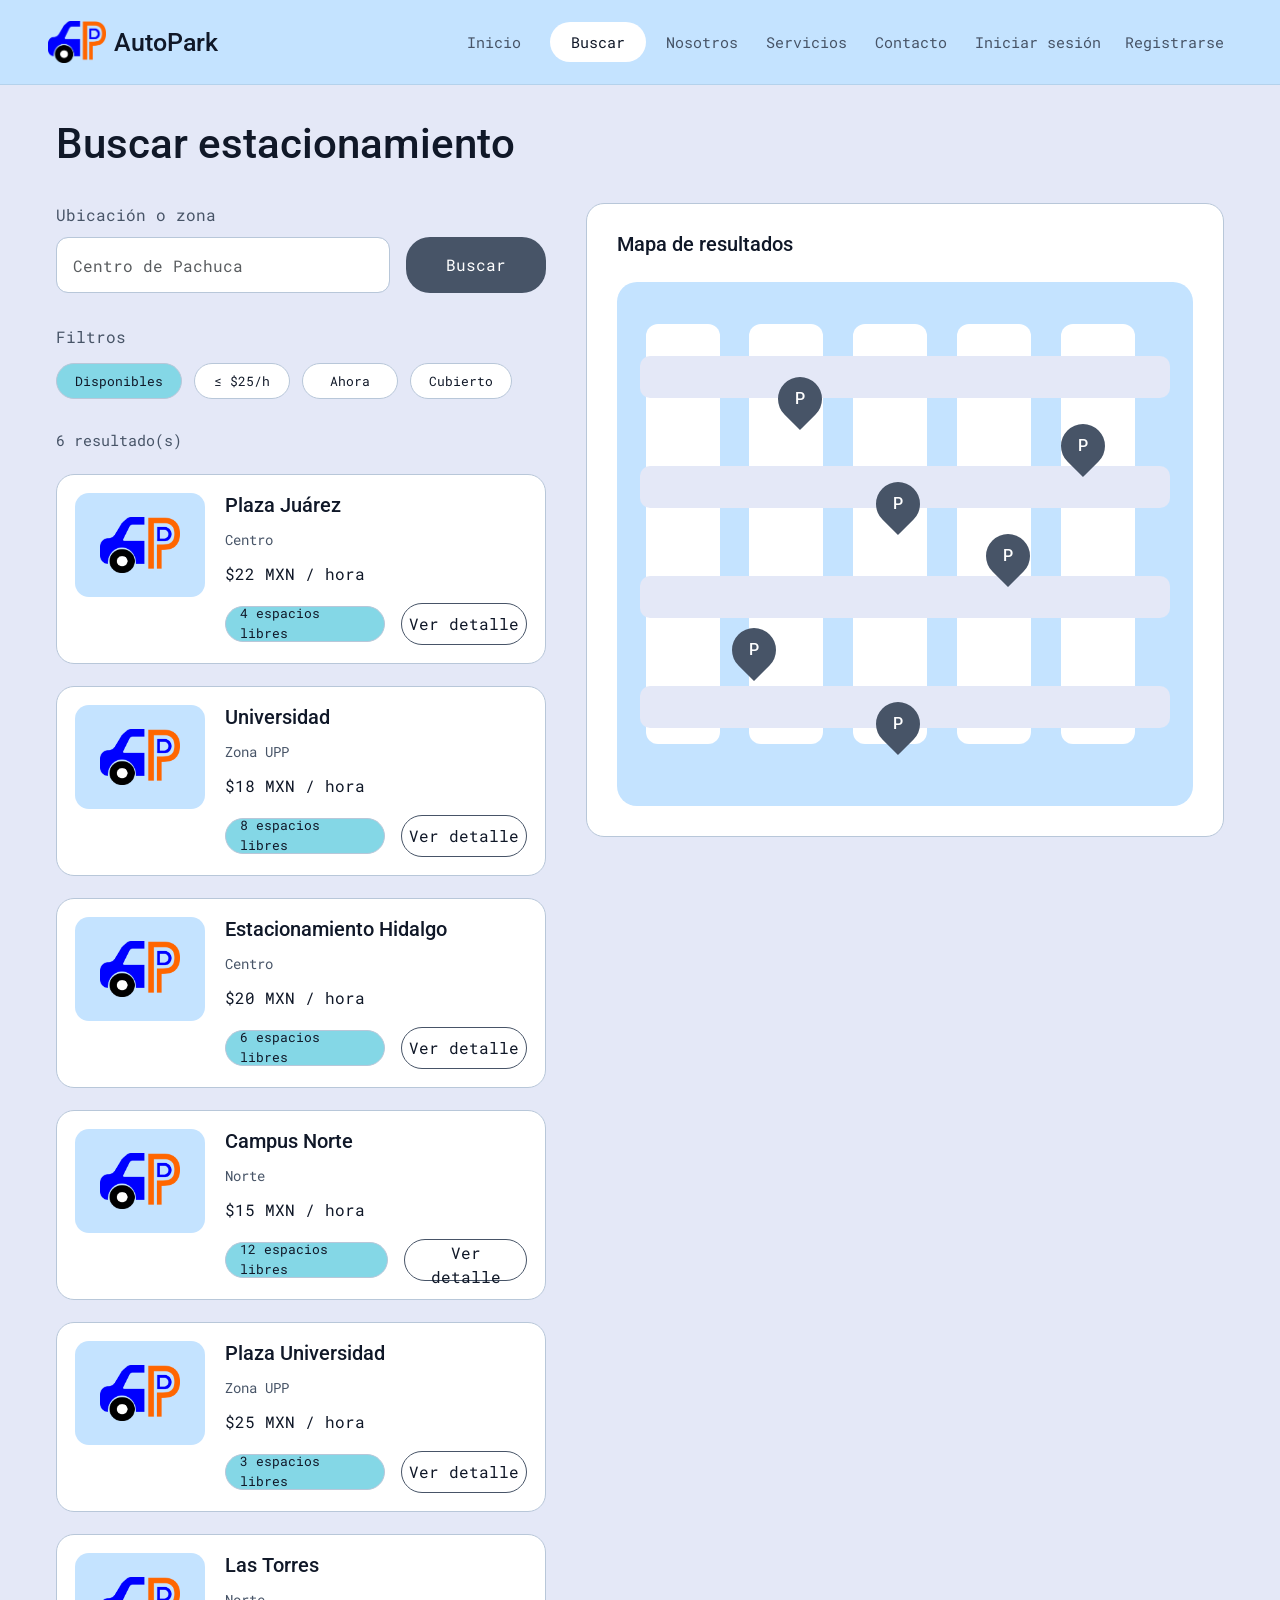
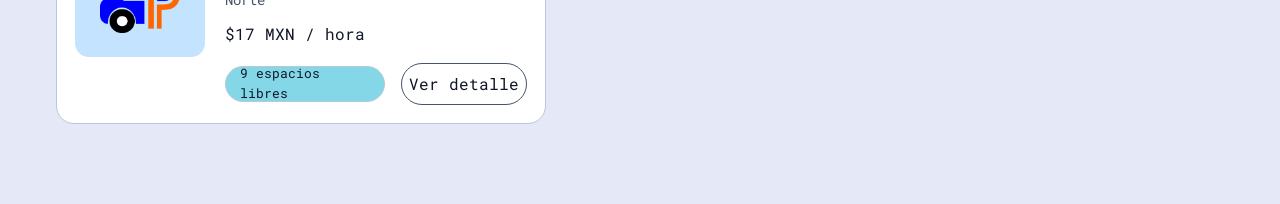
==== busqueda.html @ 644c03ce "refactor: aplicar formularios y botones Bootstrap" ====
<!DOCTYPE html>
<html lang="es">

<head>
    <meta charset="UTF-8">

    <meta
        name="viewport"
        content="width=device-width, initial-scale=1.0"
    >

    <title>Buscar estacionamiento - AutoPark</title>

    <link
        href="https://cdn.jsdelivr.net/npm/bootstrap@5.3.3/dist/css/bootstrap.min.css"
        rel="stylesheet"
        integrity="sha384-QWTKZyjpPEjISv5WaRU9OFeRpok6YctnYmDr5pNlyT2bRjXh0JMhjY6hW+ALEwIH"
        crossorigin="anonymous"
    >

    <script
        src="https://cdn.jsdelivr.net/npm/bootstrap@5.3.3/dist/js/bootstrap.bundle.min.js"
        integrity="sha384-YvpcrYf0tY3lHB60NNkmXc5s9fDVZLESaAA55NDzOxhy9GkcIdslK1eN7N6jIeHz"
        crossorigin="anonymous"
    ></script>

    <link
        rel="stylesheet"
        href="components/navbar/navbar.css"
    >

    <link
        rel="stylesheet"
        href="css/busqueda.css"
    >
</head>


<body>

    <!-- NAVBAR -->
    <div id="navbar"></div>


    <main class="busqueda-page">

        <h1>Buscar estacionamiento</h1>


        <div class="busqueda-layout">


            <!-- =========================
                 LADO IZQUIERDO
            ========================== -->

            <section class="busqueda-panel">


                <!-- BUSCADOR -->

                <label for="busqueda">
                    Ubicación o zona
                </label>

                <div class="search-row">

                    <input class="form-control"
                        type="text"
                        id="busqueda"
                        placeholder="Centro de Pachuca"
                    >

                    <button
                        type="button"
                        id="btnBuscar"
                        class="btn btn-buscar"
                    >
                        Buscar
                    </button>

                </div>


                <!-- FILTROS -->

                <div class="filtros">

                    <p>Filtros</p>


                    <div class="filter-buttons">

                        <button
                            class="btn filter-btn active"
                            data-filter="disponibles"
                        >
                            Disponibles
                        </button>


                        <button
                            class="btn filter-btn"
                            data-filter="precio"
                        >
                            ≤ $25/h
                        </button>


                        <button
                            class="btn filter-btn"
                            data-filter="ahora"
                        >
                            Ahora
                        </button>


                        <button
                            class="btn filter-btn"
                            data-filter="cubierto"
                        >
                            Cubierto
                        </button>

                    </div>

                </div>


                <!-- CONTADOR -->

                <p
                    id="contadorResultados"
                    class="results-count"
                >
                    0 resultados
                </p>


                <!-- RESULTADOS -->

                <div id="resultados"></div>


                <!-- SIN RESULTADOS -->

                <div
                    id="sinResultados"
                    class="sin-resultados hidden"
                >

                    <h2>
                        No encontramos espacios
                    </h2>

                    <p>
                        Intenta cambiar tu búsqueda o los filtros.
                    </p>

                    <button
                        id="btnLimpiar"
                        class="btn btn-limpiar"
                    >
                        Limpiar búsqueda
                    </button>

                </div>

            </section>



            <!-- =========================
                 MAPA
            ========================== -->

            <aside class="map-card">

                <h2>
                    Mapa de resultados
                </h2>


                <div
                    class="fake-map"
                    id="mapaResultados"
                >

                    <div class="street street-v s1"></div>
                    <div class="street street-v s2"></div>
                    <div class="street street-v s3"></div>
                    <div class="street street-v s4"></div>
                    <div class="street street-v s5"></div>

                    <div class="street street-h h1"></div>
                    <div class="street street-h h2"></div>
                    <div class="street street-h h3"></div>
                    <div class="street street-h h4"></div>


                    <div id="mapPins"></div>

                </div>

            </aside>

        </div>

    </main>



    <!-- NAVBAR -->

    <script>

        fetch("components/navbar/navbar.html")

            .then(response => response.text())

            .then(data => {

                document.getElementById("navbar").innerHTML = data;

                const script =
                    document.createElement("script");

                script.src =
                    "components/navbar/navbar.js";

                document.body.appendChild(script);

            })

            .catch(error => {

                console.error(
                    "Error al cargar el navbar:",
                    error
                );

            });

    </script>


    <script src="js/busqueda.js"></script>

</body>

</html>
---- components/navbar/navbar.css ----
@import url('https://fonts.googleapis.com/css2?family=Roboto:wght@400;500;600;700&family=Roboto+Mono:wght@400;500;600&display=swap');

* {
    box-sizing: border-box;
}

.autopark-navbar {
    min-height: 82px;
    background-color: #C4E3FF;
    border-bottom: 1px solid rgba(71, 84, 103, 0.12);
    position: relative;
    z-index: 1030;
}

.navbar-logo {
    width: 58px;
    height: 58px;
    object-fit: contain;
    display: block;
}

.navbar-title {
    font-family: "Roboto", sans-serif;
    font-size: 25px;
    font-weight: 500;
    color: #101828;
    line-height: 1;
}

.autopark-navbar .navbar-brand {
    text-decoration: none;
}

.autopark-navbar .nav-link {
    min-width: 96px;
    min-height: 40px;
    padding: 8px 14px;
    display: flex;
    align-items: center;
    justify-content: center;
    border-radius: 20px;
    font-family: "Roboto Mono", monospace;
    font-size: 15px;
    font-weight: 400;
    color: #475467;
    text-decoration: none;
    white-space: nowrap;
    transition:
        background-color 0.2s ease,
        color 0.2s ease,
        transform 0.15s ease;
}

.autopark-navbar .wide-link {
    min-width: 128px;
}

.autopark-navbar .nav-link:hover,
.autopark-navbar .nav-link:focus {
    background-color: rgba(255, 255, 255, 0.6);
    color: #101828;
}

.autopark-navbar .nav-link:active {
    transform: scale(0.97);
}

.autopark-navbar .nav-link.active {
    background-color: #FFFFFF;
    color: #101828;
}

.logout-button {
    min-width: 144px;
    border: none;
    background: transparent;
    cursor: pointer;
}

.autopark-navbar .navbar-toggler {
    border: 1px solid #475467;
    box-shadow: none;
}

.autopark-navbar .navbar-toggler:focus {
    box-shadow: 0 0 0 3px rgba(132, 215, 230, 0.45);
}

.guest-only {
    display: none;
}

body[data-navbar-mode="guest"] .auth-only {
    display: none !important;
}

body[data-navbar-mode="guest"] .guest-only {
    display: list-item;
}

body:not([data-navbar-mode="guest"]) .guest-only {
    display: none !important;
}

@media (max-width: 991.98px) {
    .autopark-navbar .navbar-collapse {
        padding: 18px 0 8px;
    }

    .autopark-navbar .navbar-nav {
        align-items: stretch !important;
        gap: 8px;
    }

    .autopark-navbar .nav-link,
    .autopark-navbar .wide-link,
    .logout-button {
        width: 100%;
        min-width: 0;
        justify-content: flex-start;
        padding: 10px 16px;
    }
}

@media (max-width: 480px) {
    .navbar-logo {
        width: 48px;
        height: 48px;
    }

    .navbar-title {
        font-size: 21px;
    }
}
---- css/busqueda.css ----
@import url('https://fonts.googleapis.com/css2?family=Roboto:wght@400;500;600;700&family=Roboto+Mono:wght@400;500;600&display=swap');


* {
    box-sizing: border-box;
}


body {
    margin: 0;

    background-color: #E4E8F7;

    color: #101828;
}


/* =========================
   PÁGINA
========================= */

.busqueda-page {
    width: 100%;
    max-width: 1440px;

    margin: 0 auto;

    padding: 34px 56px 80px;
}


.busqueda-page h1 {
    margin: 0 0 34px;

    font-family: "Roboto", sans-serif;
    font-size: 42px;
    font-weight: 500;

    color: #101828;
}


/* =========================
   LAYOUT
========================= */

.busqueda-layout {
    display: grid;

    grid-template-columns:
        minmax(0, 650px)
        minmax(400px, 638px);

    gap: 40px;

    align-items: start;
}


/* =========================
   BUSCADOR
========================= */

.busqueda-panel > label {
    display: block;

    margin-bottom: 10px;

    font-family: "Roboto Mono", monospace;
    font-size: 16px;

    color: #475467;
}


.search-row {
    display: grid;

    grid-template-columns: 1fr 140px;

    gap: 16px;
}


.search-row input {
    height: 56px;

    padding: 0 16px;

    border: 1px solid #B8C7D9;
    border-radius: 12px;

    outline: none;

    background-color: #FFFFFF;

    font-family: "Roboto Mono", monospace;
    font-size: 16px;

    color: #101828;
}


.search-row input:focus {
    border-color: #475467;

    box-shadow:
        0 0 0 3px rgba(132, 215, 230, 0.35);
}


.btn-buscar {
    height: 56px;

    border: none;
    border-radius: 24px;

    background-color: #475467;

    color: #FFFFFF;

    font-family: "Roboto Mono", monospace;
    font-size: 16px;

    cursor: pointer;

    transition:
        background-color 0.2s ease,
        transform 0.15s ease;
}


.btn-buscar:hover {
    background-color: #344054;
}


.btn-buscar:active {
    transform: scale(0.97);
}


/* =========================
   FILTROS
========================= */

.filtros {
    margin-top: 32px;
}


.filtros > p {
    margin: 0 0 14px;

    font-family: "Roboto Mono", monospace;
    font-size: 16px;

    color: #475467;
}


.filter-buttons {
    display: flex;
    flex-wrap: wrap;

    gap: 12px;
}


.filter-btn {
    min-width: 96px;
    height: 36px;

    padding: 0 18px;

    border: 1px solid #B8C7D9;
    border-radius: 18px;

    background-color: #FFFFFF;

    color: #101828;

    font-family: "Roboto Mono", monospace;
    font-size: 13px;

    cursor: pointer;

    transition: 0.2s ease;
}


.filter-btn:hover {
    border-color: #475467;

    background-color: #F7F9FC;
}


.filter-btn.active {
    background-color: #84D7E6;

    border-color: #B8C7D9;
}


/* =========================
   CONTADOR
========================= */

.results-count {
    margin: 30px 0 22px;

    font-family: "Roboto Mono", monospace;
    font-size: 15px;

    color: #475467;
}


/* =========================
   TARJETAS
========================= */

#resultados {
    display: flex;
    flex-direction: column;

    gap: 22px;
}


.parking-card {
    min-height: 190px;

    display: grid;

    grid-template-columns:
        130px
        1fr;

    gap: 20px;

    padding: 18px;

    background-color: #FFFFFF;

    border: 1px solid #B8C7D9;
    border-radius: 18px;

    transition:
        transform 0.2s ease,
        box-shadow 0.2s ease;
}


.parking-card:hover {
    transform: translateY(-2px);

    box-shadow:
        0 8px 20px rgba(16, 24, 40, 0.10);
}


/* IMAGEN */

.parking-image {
    width: 130px;
    height: 104px;

    display: flex;
    align-items: center;
    justify-content: center;

    background-color: #C4E3FF;

    border-radius: 14px;
}


.parking-image img {
    width: 80px;
    height: 80px;

    object-fit: contain;
}


/* INFORMACIÓN */

.parking-content {
    display: flex;
    flex-direction: column;
}


.parking-content h2 {
    margin: 0;

    font-family: "Roboto", sans-serif;
    font-size: 20px;
    font-weight: 500;

    color: #101828;
}


.parking-location {
    margin: 12px 0 0;

    font-family: "Roboto Mono", monospace;
    font-size: 14px;

    color: #475467;
}


.parking-price {
    margin: 12px 0 0;

    font-family: "Roboto Mono", monospace;
    font-size: 16px;

    color: #101828;
}


/* PIE */

.parking-footer {
    margin-top: auto;

    display: flex;
    align-items: center;
    justify-content: space-between;

    gap: 16px;
}


.available-badge {
    min-width: 145px;
    height: 36px;

    display: inline-flex;
    align-items: center;
    justify-content: center;

    padding: 0 14px;

    background-color: #84D7E6;

    border: 1px solid #B8C7D9;
    border-radius: 18px;

    font-family: "Roboto Mono", monospace;
    font-size: 13px;

    color: #101828;
}


.btn-details {
    width: 132px;
    height: 42px;

    border: 1px solid #475467;
    border-radius: 24px;

    background-color: #FFFFFF;

    color: #101828;

    font-family: "Roboto Mono", monospace;
    font-size: 16px;

    cursor: pointer;

    transition:
        background-color 0.2s ease,
        transform 0.15s ease;
}


.btn-details:hover {
    background-color: #E4E8F7;
}


.btn-details:active {
    transform: scale(0.97);
}


/* =========================
   SIN RESULTADOS
========================= */

.sin-resultados {
    padding: 40px;

    text-align: center;

    background-color: #FFFFFF;

    border: 1px solid #B8C7D9;
    border-radius: 18px;
}


.sin-resultados.hidden {
    display: none;
}


.sin-resultados h2 {
    font-family: "Roboto", sans-serif;

    color: #101828;
}


.sin-resultados p {
    font-family: "Roboto Mono", monospace;

    color: #475467;
}


.btn-limpiar {
    height: 44px;

    padding: 0 24px;

    border: none;
    border-radius: 22px;

    background-color: #475467;

    color: #FFFFFF;

    font-family: "Roboto Mono", monospace;

    cursor: pointer;
}


/* =========================
   MAPA
========================= */

.map-card {
    padding: 28px 30px 30px;

    background-color: #FFFFFF;

    border: 1px solid #B8C7D9;
    border-radius: 18px;
}


.map-card h2 {
    margin: 0 0 26px;

    font-family: "Roboto", sans-serif;
    font-size: 20px;
    font-weight: 500;

    color: #101828;
}


.fake-map {
    height: 524px;

    position: relative;

    overflow: hidden;

    background-color: #C4E3FF;

    border-radius: 20px;
}


/* CALLES */

.street {
    position: absolute;

    background-color: #FFFFFF;

    border-radius: 12px;
}


.street-v {
    width: 74px;
    height: 420px;

    top: 42px;
}


.s1 {
    left: 5%;
}

.s2 {
    left: 23%;
}

.s3 {
    left: 41%;
}

.s4 {
    left: 59%;
}

.s5 {
    left: 77%;
}


.street-h {
    width: 92%;
    height: 42px;

    left: 4%;

    background-color: #E4E8F7;

    border-radius: 10px;
}


.h1 {
    top: 14%;
}

.h2 {
    top: 35%;
}

.h3 {
    top: 56%;
}

.h4 {
    top: 77%;
}


/* PIN */

.map-pin {
    width: 44px;
    height: 44px;

    position: absolute;

    display: flex;
    align-items: center;
    justify-content: center;

    border-radius: 50% 50% 50% 0;

    background-color: #475467;

    color: #FFFFFF;

    font-family: "Roboto", sans-serif;
    font-size: 16px;
    font-weight: 500;

    transform: rotate(-45deg);

    z-index: 10;
}


.map-pin span {
    transform: rotate(45deg);
}


/* =========================
   RESPONSIVE
========================= */

@media (max-width: 1050px) {

    .busqueda-layout {
        grid-template-columns: 1fr;
    }


    .map-card {
        order: -1;
    }


    .fake-map {
        height: 400px;
    }

}


@media (max-width: 650px) {

    .busqueda-page {
        padding: 30px 20px 60px;
    }


    .busqueda-page h1 {
        font-size: 40px;
    }


    .search-row {
        grid-template-columns: 1fr;
    }


    .btn-buscar {
        width: 100%;
    }


    .parking-card {
        grid-template-columns: 1fr;
    }


    .parking-image {
        width: 100%;
    }


    .parking-footer {
        flex-direction: column;
        align-items: stretch;
    }


    .available-badge,
    .btn-details {
        width: 100%;
    }

}
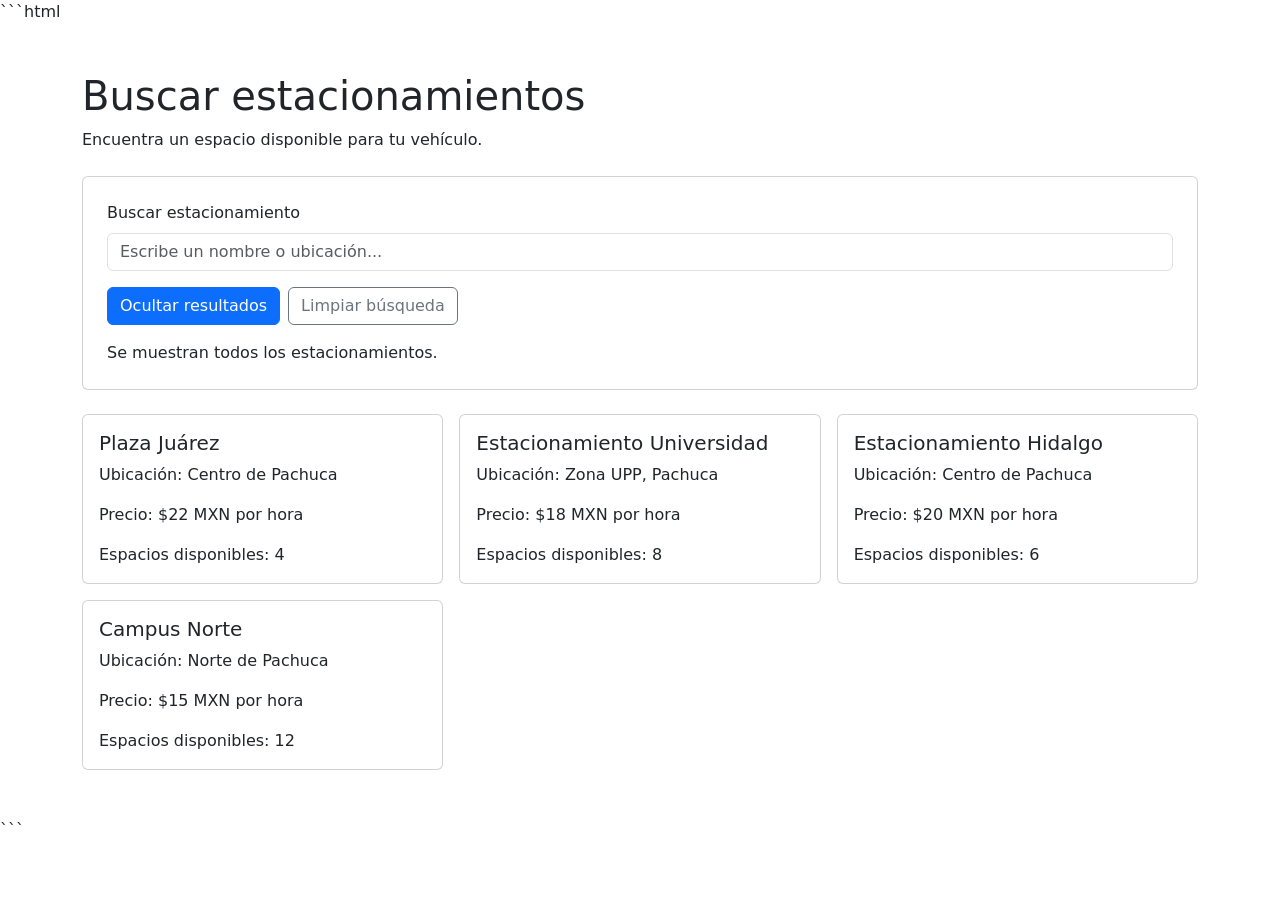
==== commit b82e0643: "Practica segundo parcial" ====
--- a/busqueda.html
+++ b/busqueda.html
@@ -1,251 +1,83 @@
+```html
 <!DOCTYPE html>
 <html lang="es">
+<head>
+<meta charset="UTF-8">
+<meta name="viewport" content="width=device-width, initial-scale=1.0">
+<title>Buscar estacionamientos | AutoPark</title>
+<link rel="stylesheet" href="assets/vendor/bootstrap/bootstrap.min.css">
+<link rel="stylesheet" href="css/buscarEstacionamiento.css">
+<script src="assets/vendor/bootstrap/bootstrap.bundle.min.js" defer></script>
+<script src="js/buscarEstacionamiento.js" defer></script>
+</head>
+<body>
+<main class="container py-5">
+<header class="mb-4">
+<h1>Buscar estacionamientos</h1>
+<p>Encuentra un espacio disponible para tu vehículo.</p>
+</header>
 
-<head>
-    <meta charset="UTF-8">
+<section class="card p-4 mb-4">
+<label for="busquedaEstacionamiento" class="form-label">Buscar estacionamiento</label>
+<input type="text" id="busquedaEstacionamiento" class="form-control" placeholder="Escribe un nombre o ubicación..." autocomplete="off">
 
-    <meta
-        name="viewport"
-        content="width=device-width, initial-scale=1.0"
-    >
+<div class="d-flex flex-wrap gap-2 mt-3">
+<button type="button" id="btnAlternarResultados" class="btn btn-primary" aria-expanded="true" aria-controls="listaEstacionamientos">Ocultar resultados</button>
+<button type="button" id="btnLimpiarBusqueda" class="btn btn-outline-secondary">Limpiar búsqueda</button>
+</div>
+<p id="mensajeResultados" class="mt-3 mb-0" aria-live="polite">Se muestran todos los estacionamientos.</p>
+</section>
 
-    <title>Buscar estacionamiento - AutoPark</title>
+<section id="listaEstacionamientos" class="row g-3">
+<div class="col-12 col-md-6 col-lg-4 estacionamiento-item" data-nombre="plaza juarez" data-ubicacion="centro de pachuca">
+<article class="card h-100">
+<div class="card-body">
+<h2 class="card-title h5">Plaza Juárez</h2>
+<p class="card-text">Ubicación: Centro de Pachuca</p>
+<p class="card-text">Precio: $22 MXN por hora</p>
+<p class="card-text">Espacios disponibles: 4</p>
+</div>
+</article>
+</div>
 
-    <link
-        href="https://cdn.jsdelivr.net/npm/bootstrap@5.3.3/dist/css/bootstrap.min.css"
-        rel="stylesheet"
-        integrity="sha384-QWTKZyjpPEjISv5WaRU9OFeRpok6YctnYmDr5pNlyT2bRjXh0JMhjY6hW+ALEwIH"
-        crossorigin="anonymous"
-    >
+<div class="col-12 col-md-6 col-lg-4 estacionamiento-item" data-nombre="estacionamiento universidad" data-ubicacion="zona upp pachuca">
+<article class="card h-100">
+<div class="card-body">
+<h2 class="card-title h5">Estacionamiento Universidad</h2>
+<p class="card-text">Ubicación: Zona UPP, Pachuca</p>
+<p class="card-text">Precio: $18 MXN por hora</p>
+<p class="card-text">Espacios disponibles: 8</p>
+</div>
+</article>
+</div>
 
-    <script
-        src="https://cdn.jsdelivr.net/npm/bootstrap@5.3.3/dist/js/bootstrap.bundle.min.js"
-        integrity="sha384-YvpcrYf0tY3lHB60NNkmXc5s9fDVZLESaAA55NDzOxhy9GkcIdslK1eN7N6jIeHz"
-        crossorigin="anonymous"
-    ></script>
+<div class="col-12 col-md-6 col-lg-4 estacionamiento-item" data-nombre="estacionamiento hidalgo" data-ubicacion="centro de pachuca">
+<article class="card h-100">
+<div class="card-body">
+<h2 class="card-title h5">Estacionamiento Hidalgo</h2>
+<p class="card-text">Ubicación: Centro de Pachuca</p>
+<p class="card-text">Precio: $20 MXN por hora</p>
+<p class="card-text">Espacios disponibles: 6</p>
+</div>
+</article>
+</div>
 
-    <link
-        rel="stylesheet"
-        href="components/navbar/navbar.css"
-    >
+<div class="col-12 col-md-6 col-lg-4 estacionamiento-item" data-nombre="campus norte" data-ubicacion="norte de pachuca">
+<article class="card h-100">
+<div class="card-body">
+<h2 class="card-title h5">Campus Norte</h2>
+<p class="card-text">Ubicación: Norte de Pachuca</p>
+<p class="card-text">Precio: $15 MXN por hora</p>
+<p class="card-text">Espacios disponibles: 12</p>
+</div>
+</article>
+</div>
+</section>
 
-    <link
-        rel="stylesheet"
-        href="css/busqueda.css"
-    >
-</head>
-
-
-<body>
-
-    <!-- NAVBAR -->
-    <div id="navbar"></div>
-
-
-    <main class="busqueda-page">
-
-        <h1>Buscar estacionamiento</h1>
-
-
-        <div class="busqueda-layout">
-
-
-            <!-- =========================
-                 LADO IZQUIERDO
-            ========================== -->
-
-            <section class="busqueda-panel">
-
-
-                <!-- BUSCADOR -->
-
-                <label for="busqueda">
-                    Ubicación o zona
-                </label>
-
-                <div class="search-row">
-
-                    <input class="form-control"
-                        type="text"
-                        id="busqueda"
-                        placeholder="Centro de Pachuca"
-                    >
-
-                    <button
-                        type="button"
-                        id="btnBuscar"
-                        class="btn btn-buscar"
-                    >
-                        Buscar
-                    </button>
-
-                </div>
-
-
-                <!-- FILTROS -->
-
-                <div class="filtros">
-
-                    <p>Filtros</p>
-
-
-                    <div class="filter-buttons">
-
-                        <button
-                            class="btn filter-btn active"
-                            data-filter="disponibles"
-                        >
-                            Disponibles
-                        </button>
-
-
-                        <button
-                            class="btn filter-btn"
-                            data-filter="precio"
-                        >
-                            ≤ $25/h
-                        </button>
-
-
-                        <button
-                            class="btn filter-btn"
-                            data-filter="ahora"
-                        >
-                            Ahora
-                        </button>
-
-
-                        <button
-                            class="btn filter-btn"
-                            data-filter="cubierto"
-                        >
-                            Cubierto
-                        </button>
-
-                    </div>
-
-                </div>
-
-
-                <!-- CONTADOR -->
-
-                <p
-                    id="contadorResultados"
-                    class="results-count"
-                >
-                    0 resultados
-                </p>
-
-
-                <!-- RESULTADOS -->
-
-                <div id="resultados"></div>
-
-
-                <!-- SIN RESULTADOS -->
-
-                <div
-                    id="sinResultados"
-                    class="sin-resultados hidden"
-                >
-
-                    <h2>
-                        No encontramos espacios
-                    </h2>
-
-                    <p>
-                        Intenta cambiar tu búsqueda o los filtros.
-                    </p>
-
-                    <button
-                        id="btnLimpiar"
-                        class="btn btn-limpiar"
-                    >
-                        Limpiar búsqueda
-                    </button>
-
-                </div>
-
-            </section>
-
-
-
-            <!-- =========================
-                 MAPA
-            ========================== -->
-
-            <aside class="map-card">
-
-                <h2>
-                    Mapa de resultados
-                </h2>
-
-
-                <div
-                    class="fake-map"
-                    id="mapaResultados"
-                >
-
-                    <div class="street street-v s1"></div>
-                    <div class="street street-v s2"></div>
-                    <div class="street street-v s3"></div>
-                    <div class="street street-v s4"></div>
-                    <div class="street street-v s5"></div>
-
-                    <div class="street street-h h1"></div>
-                    <div class="street street-h h2"></div>
-                    <div class="street street-h h3"></div>
-                    <div class="street street-h h4"></div>
-
-
-                    <div id="mapPins"></div>
-
-                </div>
-
-            </aside>
-
-        </div>
-
-    </main>
-
-
-
-    <!-- NAVBAR -->
-
-    <script>
-
-        fetch("components/navbar/navbar.html")
-
-            .then(response => response.text())
-
-            .then(data => {
-
-                document.getElementById("navbar").innerHTML = data;
-
-                const script =
-                    document.createElement("script");
-
-                script.src =
-                    "components/navbar/navbar.js";
-
-                document.body.appendChild(script);
-
-            })
-
-            .catch(error => {
-
-                console.error(
-                    "Error al cargar el navbar:",
-                    error
-                );
-
-            });
-
-    </script>
-
-
-    <script src="js/busqueda.js"></script>
-
+<div id="mensajeSinResultados" class="alert alert-warning mt-3 d-none" role="status">
+No se encontraron estacionamientos con esa búsqueda.
+</div>
+</main>
 </body>
-
-</html>+</html>
+```
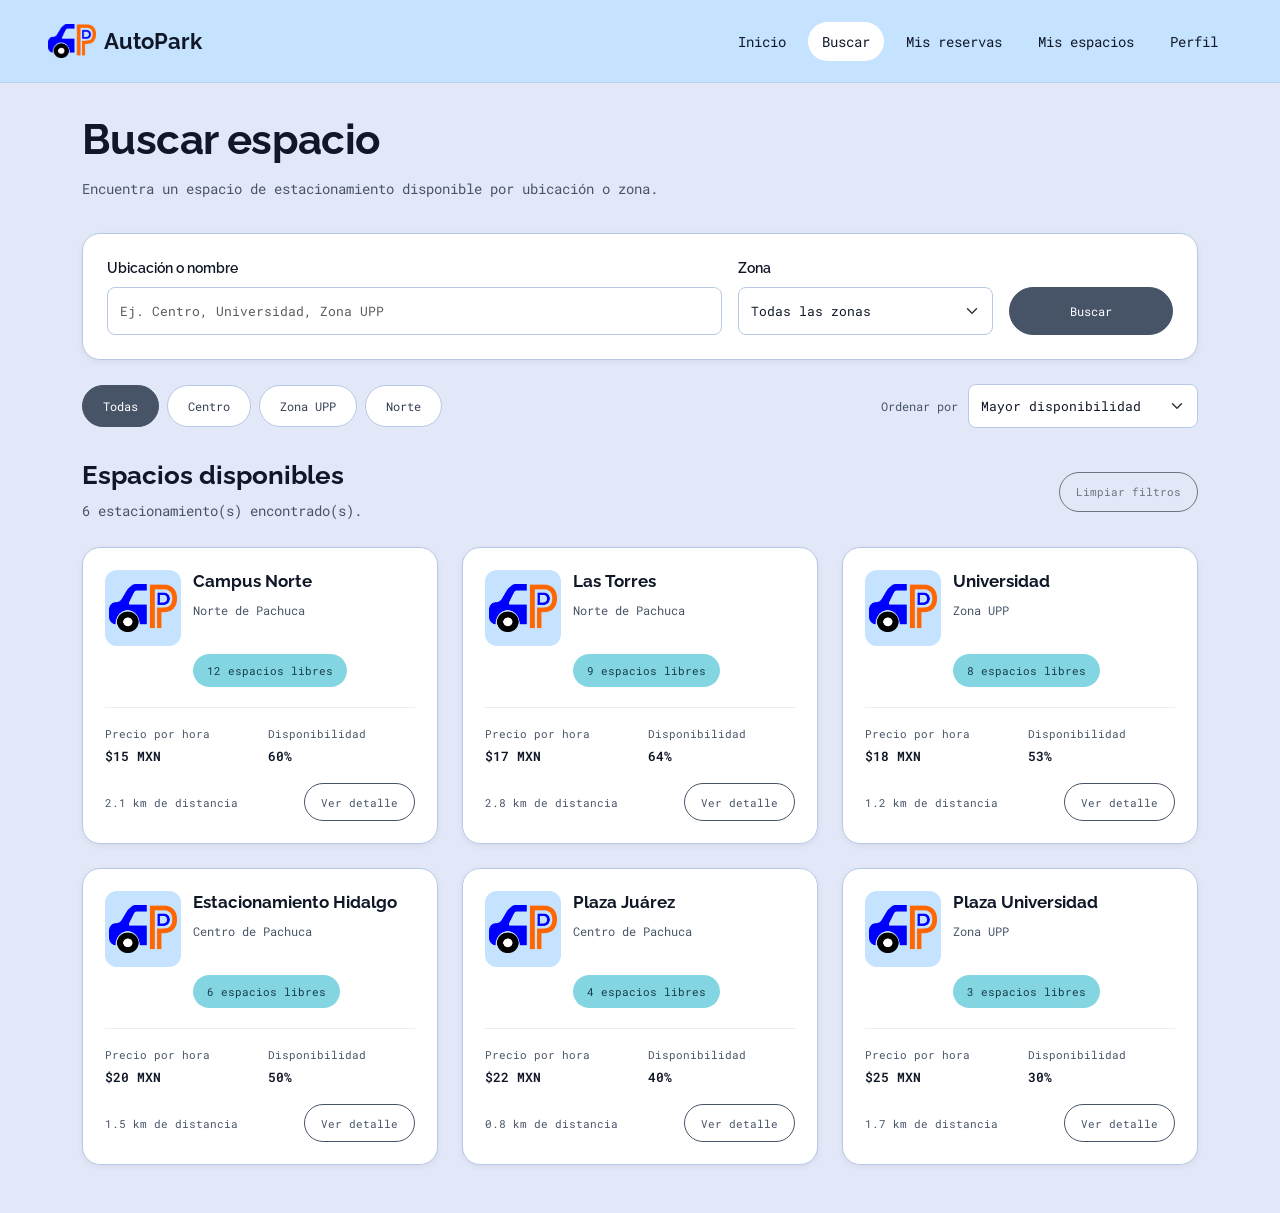
==== commit c4ad0dc5: "Practica parcial 2" ====
--- a/busqueda.html
+++ b/busqueda.html
@@ -1,83 +1,256 @@
-```html
 <!DOCTYPE html>
-<html lang="es">
+<html lang="es" data-bs-theme="light">
 <head>
-<meta charset="UTF-8">
-<meta name="viewport" content="width=device-width, initial-scale=1.0">
-<title>Buscar estacionamientos | AutoPark</title>
-<link rel="stylesheet" href="assets/vendor/bootstrap/bootstrap.min.css">
-<link rel="stylesheet" href="css/buscarEstacionamiento.css">
-<script src="assets/vendor/bootstrap/bootstrap.bundle.min.js" defer></script>
-<script src="js/buscarEstacionamiento.js" defer></script>
+  <meta charset="UTF-8">
+  <meta name="viewport" content="width=device-width, initial-scale=1">
+  <title>AutoPark | Buscar espacios</title>
+
+  <link href="https://cdn.jsdelivr.net/npm/bootstrap@5.3.3/dist/css/bootstrap.min.css" rel="stylesheet">
+
+  <link rel="preconnect" href="https://fonts.googleapis.com">
+  <link rel="preconnect" href="https://fonts.gstatic.com" crossorigin>
+  <link href="https://fonts.googleapis.com/css2?family=Raleway:wght@400;500;600;700&family=Roboto+Mono:wght@400;500;600&display=swap" rel="stylesheet">
+
+  <link rel="stylesheet" href="./css/busqueda.css">
 </head>
 <body>
-<main class="container py-5">
-<header class="mb-4">
-<h1>Buscar estacionamientos</h1>
-<p>Encuentra un espacio disponible para tu vehículo.</p>
-</header>
-
-<section class="card p-4 mb-4">
-<label for="busquedaEstacionamiento" class="form-label">Buscar estacionamiento</label>
-<input type="text" id="busquedaEstacionamiento" class="form-control" placeholder="Escribe un nombre o ubicación..." autocomplete="off">
-
-<div class="d-flex flex-wrap gap-2 mt-3">
-<button type="button" id="btnAlternarResultados" class="btn btn-primary" aria-expanded="true" aria-controls="listaEstacionamientos">Ocultar resultados</button>
-<button type="button" id="btnLimpiarBusqueda" class="btn btn-outline-secondary">Limpiar búsqueda</button>
-</div>
-<p id="mensajeResultados" class="mt-3 mb-0" aria-live="polite">Se muestran todos los estacionamientos.</p>
-</section>
-
-<section id="listaEstacionamientos" class="row g-3">
-<div class="col-12 col-md-6 col-lg-4 estacionamiento-item" data-nombre="plaza juarez" data-ubicacion="centro de pachuca">
-<article class="card h-100">
-<div class="card-body">
-<h2 class="card-title h5">Plaza Juárez</h2>
-<p class="card-text">Ubicación: Centro de Pachuca</p>
-<p class="card-text">Precio: $22 MXN por hora</p>
-<p class="card-text">Espacios disponibles: 4</p>
-</div>
-</article>
-</div>
-
-<div class="col-12 col-md-6 col-lg-4 estacionamiento-item" data-nombre="estacionamiento universidad" data-ubicacion="zona upp pachuca">
-<article class="card h-100">
-<div class="card-body">
-<h2 class="card-title h5">Estacionamiento Universidad</h2>
-<p class="card-text">Ubicación: Zona UPP, Pachuca</p>
-<p class="card-text">Precio: $18 MXN por hora</p>
-<p class="card-text">Espacios disponibles: 8</p>
-</div>
-</article>
-</div>
-
-<div class="col-12 col-md-6 col-lg-4 estacionamiento-item" data-nombre="estacionamiento hidalgo" data-ubicacion="centro de pachuca">
-<article class="card h-100">
-<div class="card-body">
-<h2 class="card-title h5">Estacionamiento Hidalgo</h2>
-<p class="card-text">Ubicación: Centro de Pachuca</p>
-<p class="card-text">Precio: $20 MXN por hora</p>
-<p class="card-text">Espacios disponibles: 6</p>
-</div>
-</article>
-</div>
-
-<div class="col-12 col-md-6 col-lg-4 estacionamiento-item" data-nombre="campus norte" data-ubicacion="norte de pachuca">
-<article class="card h-100">
-<div class="card-body">
-<h2 class="card-title h5">Campus Norte</h2>
-<p class="card-text">Ubicación: Norte de Pachuca</p>
-<p class="card-text">Precio: $15 MXN por hora</p>
-<p class="card-text">Espacios disponibles: 12</p>
-</div>
-</article>
-</div>
-</section>
-
-<div id="mensajeSinResultados" class="alert alert-warning mt-3 d-none" role="status">
-No se encontraron estacionamientos con esa búsqueda.
-</div>
-</main>
+
+  <nav class="navbar navbar-expand-lg autopark-navbar">
+    <div class="container-fluid px-3 px-md-4 px-lg-5">
+
+      <a class="navbar-brand d-flex align-items-center gap-2" href="#">
+        <img class="logo-navbar" src="./assets/images/logo-autopark.png" alt="Logo AutoPark">
+        <span class="brand-name">AutoPark</span>
+      </a>
+
+      <button class="navbar-toggler" type="button"
+        data-bs-toggle="collapse" data-bs-target="#menuPrincipal"
+        aria-controls="menuPrincipal" aria-expanded="false"
+        aria-label="Abrir menú">
+        <span class="navbar-toggler-icon"></span>
+      </button>
+
+      <div class="collapse navbar-collapse" id="menuPrincipal">
+        <ul class="navbar-nav ms-auto align-items-lg-center gap-lg-2">
+          <li class="nav-item">
+            <a class="nav-link" href="#">Inicio</a>
+          </li>
+          <li class="nav-item">
+            <a class="nav-link active" href="./busqueda.html">Buscar</a>
+          </li>
+          <li class="nav-item">
+            <a class="nav-link" href="../misReservas/misReservas.html">Mis reservas</a>
+          </li>
+          <li class="nav-item">
+            <a class="nav-link" href="#">Mis espacios</a>
+          </li>
+          <li class="nav-item">
+            <a class="nav-link" href="#">Perfil</a>
+          </li>
+        </ul>
+      </div>
+    </div>
+  </nav>
+
+  <main class="container-xl main-container">
+
+    <header class="page-header">
+      <h1>Buscar espacio</h1>
+      <p>Encuentra un espacio de estacionamiento disponible por ubicación o zona.</p>
+    </header>
+
+    <section class="search-panel" aria-label="Buscar estacionamientos">
+      <form id="formBusqueda" novalidate>
+        <div class="row g-3 align-items-end">
+
+          <div class="col-12 col-lg-7">
+            <label for="busqueda" class="form-label">Ubicación o nombre</label>
+            <input id="busqueda" class="form-control" type="search"
+              placeholder="Ej. Centro, Universidad, Zona UPP"
+              autocomplete="off">
+          </div>
+
+          <div class="col-12 col-md-6 col-lg-3">
+            <label for="zona" class="form-label">Zona</label>
+            <select id="zona" class="form-select">
+              <option value="todas">Todas las zonas</option>
+              <option value="centro">Centro</option>
+              <option value="upp">Zona UPP</option>
+              <option value="norte">Norte</option>
+            </select>
+          </div>
+
+          <div class="col-12 col-md-6 col-lg-2">
+            <button class="btn btn-primary w-100 btn-search" type="submit">
+              Buscar
+            </button>
+          </div>
+
+        </div>
+      </form>
+    </section>
+
+    <section class="filters-section">
+      <div class="filter-buttons" role="group" aria-label="Filtros por zona">
+        <button class="filter-btn active" type="button"
+          data-zone="todas" aria-pressed="true">Todas</button>
+        <button class="filter-btn" type="button"
+          data-zone="centro" aria-pressed="false">Centro</button>
+        <button class="filter-btn" type="button"
+          data-zone="upp" aria-pressed="false">Zona UPP</button>
+        <button class="filter-btn" type="button"
+          data-zone="norte" aria-pressed="false">Norte</button>
+      </div>
+
+      <div class="sort-container">
+        <label for="ordenar">Ordenar por</label>
+        <select id="ordenar" class="form-select sort-select">
+          <option value="disponibilidad">Mayor disponibilidad</option>
+          <option value="precio">Menor precio</option>
+          <option value="distancia">Menor distancia</option>
+        </select>
+      </div>
+    </section>
+
+    <section class="results-section">
+      <div class="results-header">
+        <div>
+          <h2>Espacios disponibles</h2>
+          <p id="contadorResultados" aria-live="polite">
+            Cargando estacionamientos...
+          </p>
+        </div>
+
+        <button id="btnLimpiar" class="btn btn-outline-secondary btn-clear" type="button">
+          Limpiar filtros
+        </button>
+      </div>
+
+      <div id="resultados" class="row g-4"></div>
+
+      <div id="sinResultados" class="no-results d-none">
+        <div class="no-results-icon">⌕</div>
+        <h3>No encontramos espacios</h3>
+        <p>Prueba con otra ubicación o selecciona una zona diferente.</p>
+        <button id="btnReiniciar" class="btn btn-primary" type="button">
+          Mostrar todos
+        </button>
+      </div>
+    </section>
+  </main>
+
+  <!-- Modal de detalles -->
+  <div class="modal fade" id="modalDetalles" tabindex="-1"
+    aria-labelledby="modalTitulo" aria-hidden="true">
+    <div class="modal-dialog modal-dialog-centered">
+      <div class="modal-content autopark-modal">
+
+        <div class="modal-header">
+          <h2 class="modal-title" id="modalTitulo">Detalle del estacionamiento</h2>
+          <button type="button" class="btn-close"
+            data-bs-dismiss="modal" aria-label="Cerrar"></button>
+        </div>
+
+        <div class="modal-body">
+          <div class="modal-parking-logo">
+            <img src="logoAuto.png" alt="AutoPark">
+          </div>
+
+          <div class="modal-info">
+            <p><strong>Ubicación</strong><span id="modalUbicacion"></span></p>
+            <p><strong>Zona</strong><span id="modalZona"></span></p>
+            <p><strong>Precio por hora</strong><span id="modalPrecio"></span></p>
+            <p><strong>Espacios libres</strong><span id="modalDisponibles"></span></p>
+            <p><strong>Distancia estimada</strong><span id="modalDistancia"></span></p>
+          </div>
+        </div>
+
+        <div class="modal-footer">
+          <button type="button" class="btn btn-outline-secondary"
+            data-bs-dismiss="modal">Cerrar</button>
+          <button id="btnAbrirReserva" type="button" class="btn btn-primary">
+            Reservar espacio
+          </button>
+        </div>
+
+      </div>
+    </div>
+  </div>
+
+  <!-- Modal de reserva -->
+  <div class="modal fade" id="modalReserva" tabindex="-1"
+    aria-labelledby="tituloReserva" aria-hidden="true">
+    <div class="modal-dialog modal-dialog-centered">
+      <div class="modal-content autopark-modal">
+
+        <div class="modal-header">
+          <h2 class="modal-title" id="tituloReserva">Reservar espacio</h2>
+          <button type="button" class="btn-close"
+            data-bs-dismiss="modal" aria-label="Cerrar"></button>
+        </div>
+
+        <form id="formReserva" novalidate>
+          <div class="modal-body">
+
+            <p id="reservaEstacionamiento" class="reservation-name"></p>
+
+            <div class="mb-3">
+              <label for="fechaReserva" class="form-label">Fecha</label>
+              <input id="fechaReserva" class="form-control" type="date" required>
+              <div class="invalid-feedback">Selecciona una fecha válida.</div>
+            </div>
+
+            <div class="row g-3">
+              <div class="col-6">
+                <label for="horaEntrada" class="form-label">Hora de entrada</label>
+                <input id="horaEntrada" class="form-control"
+                  type="time" value="18:00" required>
+                <div class="invalid-feedback">Indica la entrada.</div>
+              </div>
+
+              <div class="col-6">
+                <label for="horaSalida" class="form-label">Hora de salida</label>
+                <input id="horaSalida" class="form-control"
+                  type="time" value="20:00" required>
+                <div class="invalid-feedback">Debe ser posterior a la entrada.</div>
+              </div>
+            </div>
+
+            <div class="total-card mt-4">
+              <span>Total estimado</span>
+              <strong id="totalEstimado">$0 MXN</strong>
+              <small id="detalleHoras">Selecciona el horario de tu reserva.</small>
+            </div>
+
+            <div id="errorHorario" class="alert alert-danger d-none mt-3" role="alert">
+              La hora de salida debe ser posterior a la entrada.
+            </div>
+          </div>
+
+          <div class="modal-footer">
+            <button type="button" class="btn btn-outline-secondary"
+              data-bs-dismiss="modal">Cancelar</button>
+            <button type="submit" class="btn btn-primary">Confirmar reserva</button>
+          </div>
+        </form>
+
+      </div>
+    </div>
+  </div>
+
+  <!-- Notificaciones -->
+  <div class="toast-container position-fixed bottom-0 end-0 p-3">
+    <div id="toastAutoPark" class="toast align-items-center border-0"
+      role="status" aria-live="polite" aria-atomic="true">
+      <div class="d-flex">
+        <div class="toast-body" id="toastMensaje">Acción completada.</div>
+        <button type="button" class="btn-close me-2 m-auto"
+          data-bs-dismiss="toast" aria-label="Cerrar notificación"></button>
+      </div>
+    </div>
+  </div>
+
+  <script src="https://cdn.jsdelivr.net/npm/bootstrap@5.3.3/dist/js/bootstrap.bundle.min.js"></script>
+  <script src="./js/busqueda.js"></script>
 </body>
-</html>
-```+</html>
--- a/css/busqueda.css
+++ b/css/busqueda.css
@@ -0,0 +1,713 @@
+:root {
+    --azul-fondo: #e3e8f8;
+    --azul-oscuro: #101828;
+    --azul-principal: #475467;
+    --azul-claro: #c5e2ff;
+    --azul-borde: #b8c9e5;
+    --gris-fondo: #e3e8f8;
+    --blanco: #fff;
+    --gris-texto: #344054;
+    --gris-secundario: #475467;
+    --gris-borde: #b8c9e5;
+    --turquesa: #83d5e2;
+  
+    --radius-small: 8px;
+    --radius-medium: 12px;
+    --radius-large: 18px;
+  
+    --shadow-card: 0 2px 6px rgba(16, 24, 40, .06);
+    --shadow-hover: 0 6px 18px rgba(16, 24, 40, .12);
+  }
+  
+  * {
+    box-sizing: border-box;
+  }
+  
+  html {
+    scroll-behavior: smooth;
+  }
+  
+  body {
+    margin: 0;
+    min-height: 100vh;
+    background: var(--gris-fondo);
+    color: var(--azul-oscuro);
+    font-family: "Raleway", sans-serif;
+  }
+  
+  /* Barra de navegación */
+  .autopark-navbar {
+    min-height: 76px;
+    background: var(--azul-claro);
+    border-bottom: 1px solid rgba(16, 24, 40, .08);
+    padding: 12px 0;
+  }
+  
+  .navbar-brand {
+    color: var(--azul-oscuro) !important;
+    text-decoration: none;
+    font-weight: 700;
+  }
+  
+  .logo-navbar {
+    width: 48px;
+    height: 48px;
+    object-fit: contain;
+  }
+  
+  .brand-name {
+    font-size: 22px;
+  }
+  
+  .nav-link {
+    padding: 10px 14px !important;
+    border-radius: 20px;
+    color: var(--azul-oscuro) !important;
+    font: 14px "Roboto Mono", monospace;
+  }
+  
+  .nav-link:hover {
+    background: rgba(255, 255, 255, .55);
+  }
+  
+  .nav-link.active {
+    background: var(--blanco);
+  }
+  
+  /* Contenido principal */
+  .main-container {
+    padding-top: 32px;
+    padding-bottom: 48px;
+  }
+  
+  .page-header {
+    margin-bottom: 32px;
+  }
+  
+  .page-header h1 {
+    margin: 0 0 12px;
+    font-size: clamp(30px, 4vw, 42px);
+    font-weight: 700;
+    letter-spacing: -.6px;
+  }
+  
+  .page-header p,
+  .results-header > div > p {
+    margin: 0;
+    color: var(--gris-secundario);
+    font: 14px/1.7 "Roboto Mono", monospace;
+  }
+  
+  /* Panel de búsqueda */
+  .search-panel {
+    padding: 24px;
+    margin-bottom: 24px;
+    background: var(--blanco);
+    border: 1px solid var(--gris-borde);
+    border-radius: var(--radius-large);
+    box-shadow: var(--shadow-card);
+  }
+  
+  .form-label {
+    display: block;
+    margin-bottom: 8px;
+    font-size: 14px;
+    font-weight: 600;
+  }
+  
+  .form-control,
+  .form-select {
+    min-height: 48px;
+    border: 1px solid var(--gris-borde);
+    border-radius: var(--radius-small);
+    color: var(--azul-oscuro);
+    font: 13px "Roboto Mono", monospace;
+    padding: 12px;
+    box-shadow: none;
+  }
+  
+  .form-control:focus,
+  .form-select:focus {
+    border-color: var(--azul-principal);
+    box-shadow: 0 0 0 3px rgba(71, 84, 103, .14);
+  }
+  
+  /* Botones */
+  .btn {
+    min-height: 42px;
+    padding: 10px 18px;
+    border-radius: 24px;
+    font: 12px "Roboto Mono", monospace;
+    transition: background .2s, transform .2s;
+  }
+  
+  .btn:hover {
+    transform: translateY(-1px);
+  }
+  
+  .btn-primary {
+    background: var(--azul-principal);
+    border-color: var(--azul-principal);
+    color: #fff;
+  }
+  
+  .btn-primary:hover,
+  .btn-primary:focus {
+    background: #344054;
+    border-color: #344054;
+    color: #fff;
+  }
+  
+  .btn-search {
+    min-height: 48px;
+  }
+  
+  /* Filtros por zona */
+  .filters-section {
+    display: flex;
+    justify-content: space-between;
+    align-items: center;
+    gap: 16px;
+    flex-wrap: wrap;
+    margin-bottom: 32px;
+  }
+  
+  .filter-buttons {
+    display: flex;
+    flex-wrap: wrap;
+    gap: 8px;
+  }
+  
+  .filter-btn {
+    min-height: 42px;
+    padding: 9px 20px;
+    border: 1px solid var(--gris-borde);
+    border-radius: 24px;
+    background: var(--blanco);
+    color: var(--gris-texto);
+    font: 12px "Roboto Mono", monospace;
+    cursor: pointer;
+    transition: background .2s, color .2s;
+  }
+  
+  .filter-btn:hover {
+    border-color: var(--azul-principal);
+  }
+  
+  .filter-btn.active {
+    background: var(--azul-principal);
+    border-color: var(--azul-principal);
+    color: #fff;
+  }
+  
+  /* Ordenamiento */
+  .sort-container {
+    display: flex;
+    align-items: center;
+    gap: 10px;
+  }
+  
+  .sort-container label {
+    white-space: nowrap;
+    color: var(--gris-secundario);
+    font: 12px "Roboto Mono", monospace;
+  }
+  
+  .sort-select {
+    width: 230px;
+    min-height: 42px;
+  }
+  
+  /* Encabezado de resultados */
+  .results-header {
+    display: flex;
+    align-items: center;
+    justify-content: space-between;
+    gap: 16px;
+    margin-bottom: 24px;
+  }
+  
+  .results-header h2 {
+    margin: 0 0 8px;
+    font-size: 26px;
+    font-weight: 700;
+  }
+  
+  .btn-clear {
+    min-height: 40px;
+    padding: 8px 16px;
+    font-size: 11px;
+    border-radius: 22px;
+  }
+  
+  /* Tarjetas de estacionamientos */
+  .parking-card {
+    height: 100%;
+    padding: 24px;
+    background: var(--blanco);
+    border: 1px solid var(--gris-borde);
+    border-radius: var(--radius-large);
+    box-shadow: var(--shadow-card);
+    transition: transform .2s, box-shadow .2s;
+  }
+  
+  .parking-card:hover {
+    transform: translateY(-3px);
+    box-shadow: var(--shadow-hover);
+  }
+  
+  .parking-top {
+    display: flex;
+    align-items: flex-start;
+    gap: 16px;
+    margin-bottom: 20px;
+  }
+  
+  .parking-icon {
+    display: flex;
+    flex-shrink: 0;
+    align-items: center;
+    justify-content: center;
+    width: 90px;
+    height: 90px;
+    background: var(--azul-claro);
+    border-radius: 12px;
+    overflow: hidden;
+  }
+  
+  .parking-icon img {
+    width: 90%;
+    height: 90%;
+    object-fit: contain;
+  }
+  
+  .parking-info {
+    flex: 1;
+    min-width: 0;
+  }
+  
+  .parking-name {
+    margin: 0 0 8px;
+    font-size: 19px;
+    font-weight: 700;
+    overflow-wrap: anywhere;
+  }
+  
+  .parking-location {
+    margin: 0;
+    color: var(--gris-secundario);
+    font: 12px/1.6 "Roboto Mono", monospace;
+  }
+  
+  .available-badge {
+    display: inline-flex;
+    align-items: center;
+    justify-content: center;
+    padding: 9px 14px;
+    border-radius: 24px;
+    background: var(--turquesa);
+    color: #173d49;
+    font: 11px "Roboto Mono", monospace;
+    white-space: nowrap;
+  }
+  
+  .parking-details {
+    display: grid;
+    grid-template-columns: 1fr 1fr;
+    gap: 16px;
+    padding-top: 18px;
+    border-top: 1px solid #eaecf0;
+  }
+  
+  .detail-item {
+    display: flex;
+    flex-direction: column;
+    gap: 6px;
+  }
+  
+  .detail-label {
+    color: var(--gris-secundario);
+    font: 11px "Roboto Mono", monospace;
+  }
+  
+  .detail-value {
+    color: var(--azul-oscuro);
+    font: 600 13px "Roboto Mono", monospace;
+  }
+  
+  .parking-footer {
+    display: flex;
+    justify-content: space-between;
+    align-items: center;
+    gap: 10px;
+    margin-top: 18px;
+  }
+  
+  .distance {
+    color: var(--gris-secundario);
+    font: 11px "Roboto Mono", monospace;
+  }
+  
+  .btn-details {
+    min-height: 38px;
+    padding: 8px 16px;
+    border: 1px solid var(--azul-principal);
+    border-radius: 24px;
+    background: var(--blanco);
+    color: var(--azul-principal);
+    font: 11px "Roboto Mono", monospace;
+    cursor: pointer;
+    transition: background .2s, color .2s;
+  }
+  
+  .btn-details:hover {
+    background: var(--azul-principal);
+    color: #fff;
+  }
+  
+  /* Mensaje cuando no hay resultados */
+  .no-results {
+    padding: 48px 24px;
+    border: 1px solid var(--gris-borde);
+    border-radius: var(--radius-large);
+    background: var(--blanco);
+    text-align: center;
+  }
+  
+  .no-results-icon {
+    margin-bottom: 12px;
+    font-size: 42px;
+  }
+  
+  .no-results h3 {
+    font-size: 22px;
+    font-weight: 700;
+  }
+  
+  .no-results p {
+    margin-bottom: 20px;
+    color: var(--gris-secundario);
+    font: 12px/1.7 "Roboto Mono", monospace;
+  }
+  
+  /* Ventanas modales */
+  .autopark-modal {
+    overflow: hidden;
+    border: 1px solid var(--gris-borde);
+    border-radius: var(--radius-large);
+    background: var(--blanco);
+    color: var(--azul-oscuro);
+  }
+  
+  .modal-header {
+    padding: 20px 24px;
+    background: var(--azul-claro);
+    border-bottom: 1px solid var(--gris-borde);
+  }
+  
+  .modal-title {
+    font-size: 20px;
+    font-weight: 700;
+  }
+  
+  .modal-body {
+    padding: 24px;
+  }
+  
+  .modal-parking-logo {
+    display: flex;
+    align-items: center;
+    justify-content: center;
+    width: 84px;
+    height: 84px;
+    margin: 0 auto 24px;
+    border-radius: 12px;
+    background: var(--azul-claro);
+  }
+  
+  .modal-parking-logo img {
+    width: 90%;
+    height: 90%;
+    object-fit: contain;
+  }
+  
+  .modal-info p {
+    display: flex;
+    justify-content: space-between;
+    gap: 16px;
+    margin: 0;
+    padding: 12px 0;
+    border-bottom: 1px solid #eaecf0;
+    font: 12px "Roboto Mono", monospace;
+  }
+  
+  .modal-info p:last-child {
+    border-bottom: 0;
+  }
+  
+  .modal-info strong {
+    color: var(--gris-secundario);
+    font-weight: 500;
+  }
+  
+  .modal-info span {
+    text-align: right;
+    overflow-wrap: anywhere;
+  }
+  
+  .modal-footer {
+    padding: 16px 24px;
+    border-top: 1px solid var(--gris-borde);
+  }
+  
+  .reservation-name {
+    font-size: 17px;
+    font-weight: 700;
+  }
+  
+  /* Total de la reserva */
+  .total-card {
+    display: flex;
+    flex-direction: column;
+    gap: 6px;
+    padding: 18px;
+    border: 1px solid var(--gris-borde);
+    border-radius: 12px;
+    background: var(--gris-fondo);
+  }
+  
+  .total-card span,
+  .total-card small {
+    color: var(--gris-secundario);
+    font: 11px "Roboto Mono", monospace;
+  }
+  
+  .total-card strong {
+    font: 600 20px "Roboto Mono", monospace;
+  }
+  
+  /* Notificaciones */
+  .toast {
+    background: var(--azul-principal);
+    color: #fff;
+    border-radius: 12px;
+  }
+  
+  /* Diseño adaptable para tabletas */
+  @media (max-width: 991.98px) {
+    .main-container {
+      padding-top: 24px;
+    }
+  
+    .navbar-nav {
+      margin-top: 16px;
+    }
+  
+    .nav-link {
+      border-radius: 8px;
+    }
+  
+    .filters-section {
+      align-items: flex-start;
+    }
+  
+    .sort-container {
+      width: 100%;
+      justify-content: flex-start;
+    }
+  }
+  
+  /* Diseño adaptable para celulares */
+  @media (max-width: 767.98px) {
+    .main-container {
+      padding: 24px 16px 40px;
+    }
+  
+    .page-header {
+      margin-bottom: 24px;
+    }
+  
+    .page-header h1 {
+      font-size: 30px;
+    }
+  
+    .page-header p {
+      font-size: 11px;
+    }
+  
+    .search-panel {
+      padding: 18px;
+    }
+  
+    .filters-section {
+      gap: 16px;
+      margin-bottom: 24px;
+    }
+  
+    .filter-buttons {
+      width: 100%;
+    }
+  
+    .filter-btn {
+      flex: 1;
+      min-width: 70px;
+      padding: 9px 10px;
+    }
+  
+    .sort-container {
+      display: flex;
+      flex-direction: column;
+      align-items: stretch;
+      gap: 6px;
+    }
+  
+    .sort-select {
+      width: 100%;
+    }
+  
+    .results-header {
+      align-items: flex-start;
+    }
+  
+    .results-header h2 {
+      font-size: 22px;
+    }
+  
+    .parking-card {
+      padding: 18px;
+    }
+  
+    .parking-top {
+      gap: 12px;
+    }
+  
+    .parking-icon {
+      width: 68px;
+      height: 68px;
+    }
+  
+    .parking-name {
+      font-size: 16px;
+    }
+  
+    .available-badge {
+      font-size: 9px;
+      padding: 7px 9px;
+    }
+  
+    .modal-info p {
+      flex-direction: column;
+      gap: 5px;
+    }
+  
+    .modal-info span {
+      text-align: left;
+    }
+  }
+  
+  /* Ajustes para celulares pequeños */
+  @media (max-width: 400px) {
+    .filter-btn {
+      flex: 0 0 calc(50% - 4px);
+    }
+  
+    .results-header {
+      flex-direction: column;
+    }
+  
+    .parking-top {
+      flex-wrap: wrap;
+    }
+  
+    .parking-info {
+      min-width: calc(100% - 80px);
+    }
+  
+    .available-badge {
+      margin-left: 0;
+    }
+  
+    .parking-footer {
+      align-items: flex-start;
+      flex-direction: column;
+    }
+  
+    .btn-details {
+      width: 100%;
+    }
+  }
+  
+/* Corrección de la distribución de las tarjetas */
+.parking-card {
+    min-width: 0;
+    padding: 22px;
+  }
+  
+  .parking-top {
+    display: grid;
+    grid-template-columns: 76px minmax(0, 1fr);
+    gap: 12px;
+    align-items: start;
+  }
+  
+  .parking-icon {
+    width: 76px;
+    height: 76px;
+  }
+  
+  .parking-info {
+    min-width: 0;
+    overflow-wrap: normal;
+    word-break: normal;
+  }
+  
+  .parking-name {
+    font-size: 17px;
+    line-height: 1.35;
+    overflow-wrap: break-word;
+    word-break: normal;
+  }
+  
+  .parking-location {
+    overflow-wrap: break-word;
+    word-break: normal;
+    line-height: 1.6;
+  }
+  
+  .available-badge {
+    grid-column: 1 / -1;
+    justify-self: start;
+    margin-top: 2px;
+    white-space: normal;
+  }
+  
+  .parking-footer {
+    flex-wrap: wrap;
+  }
+  
+  .distance {
+    overflow-wrap: break-word;
+  }
+  
+  @media (min-width: 768px) {
+    .parking-top {
+      grid-template-columns: 76px minmax(0, 1fr);
+    }
+  
+    .available-badge {
+      grid-column: 2;
+      margin-top: -4px;
+    }
+  }
+  
+  @media (max-width: 400px) {
+    .parking-top {
+      grid-template-columns: 64px minmax(0, 1fr);
+    }
+  
+    .parking-icon {
+      width: 64px;
+      height: 64px;
+    }
+  }
+  
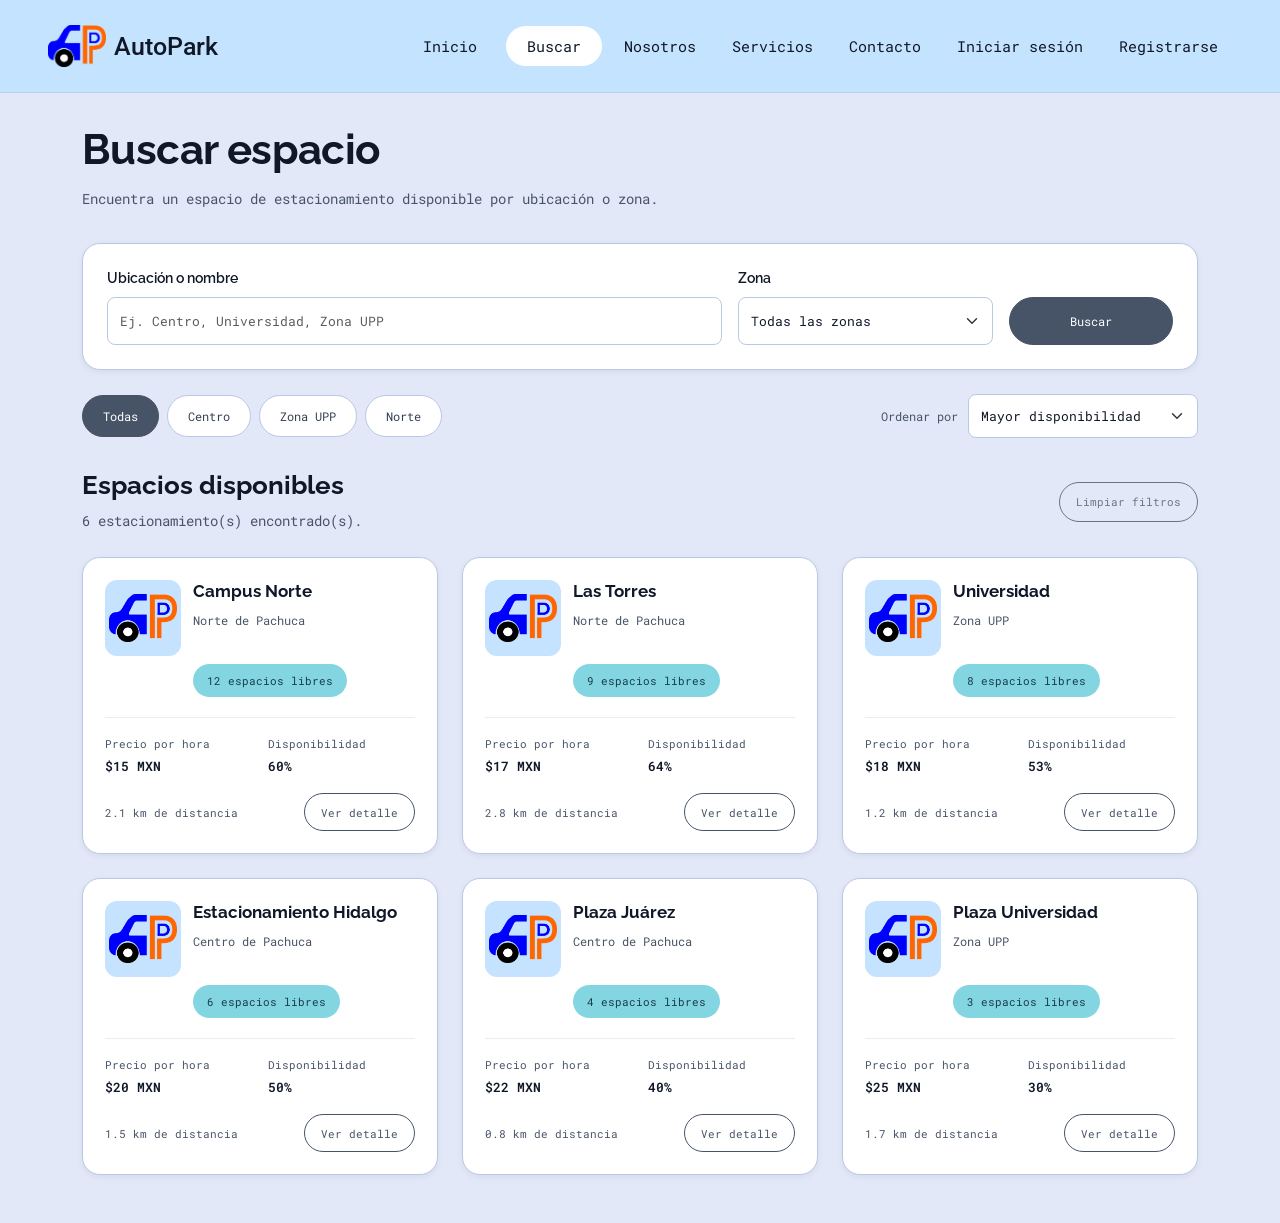
==== commit 5648ecf7: "fix(busqueda): integrar navbar compartido y reparar rutas" ====
--- a/busqueda.html
+++ b/busqueda.html
@@ -5,52 +5,19 @@
   <meta name="viewport" content="width=device-width, initial-scale=1">
   <title>AutoPark | Buscar espacios</title>
 
-  <link href="https://cdn.jsdelivr.net/npm/bootstrap@5.3.3/dist/css/bootstrap.min.css" rel="stylesheet">
+  <link href="assets/vendor/bootstrap/bootstrap.min.css" rel="stylesheet">
 
   <link rel="preconnect" href="https://fonts.googleapis.com">
   <link rel="preconnect" href="https://fonts.gstatic.com" crossorigin>
   <link href="https://fonts.googleapis.com/css2?family=Raleway:wght@400;500;600;700&family=Roboto+Mono:wght@400;500;600&display=swap" rel="stylesheet">
 
-  <link rel="stylesheet" href="./css/busqueda.css">
+  <link rel="stylesheet" href="css/busqueda.css">
+  <link rel="stylesheet" href="components/navbar/navbar.css">
 </head>
 <body>
 
-  <nav class="navbar navbar-expand-lg autopark-navbar">
-    <div class="container-fluid px-3 px-md-4 px-lg-5">
-
-      <a class="navbar-brand d-flex align-items-center gap-2" href="#">
-        <img class="logo-navbar" src="./assets/images/logo-autopark.png" alt="Logo AutoPark">
-        <span class="brand-name">AutoPark</span>
-      </a>
-
-      <button class="navbar-toggler" type="button"
-        data-bs-toggle="collapse" data-bs-target="#menuPrincipal"
-        aria-controls="menuPrincipal" aria-expanded="false"
-        aria-label="Abrir menú">
-        <span class="navbar-toggler-icon"></span>
-      </button>
-
-      <div class="collapse navbar-collapse" id="menuPrincipal">
-        <ul class="navbar-nav ms-auto align-items-lg-center gap-lg-2">
-          <li class="nav-item">
-            <a class="nav-link" href="#">Inicio</a>
-          </li>
-          <li class="nav-item">
-            <a class="nav-link active" href="./busqueda.html">Buscar</a>
-          </li>
-          <li class="nav-item">
-            <a class="nav-link" href="../misReservas/misReservas.html">Mis reservas</a>
-          </li>
-          <li class="nav-item">
-            <a class="nav-link" href="#">Mis espacios</a>
-          </li>
-          <li class="nav-item">
-            <a class="nav-link" href="#">Perfil</a>
-          </li>
-        </ul>
-      </div>
-    </div>
-  </nav>
+  <!-- Mismo navbar reutilizable de todas las pantallas de AutoPark. -->
+  <div id="navbar"></div>
 
   <main class="container-xl main-container">
 
@@ -153,7 +120,7 @@
 
         <div class="modal-body">
           <div class="modal-parking-logo">
-            <img src="logoAuto.png" alt="AutoPark">
+            <img src="assets/images/logo-autopark.png" alt="AutoPark">
           </div>
 
           <div class="modal-info">
@@ -250,7 +217,32 @@
     </div>
   </div>
 
-  <script src="https://cdn.jsdelivr.net/npm/bootstrap@5.3.3/dist/js/bootstrap.bundle.min.js"></script>
-  <script src="./js/busqueda.js"></script>
+  <script src="assets/vendor/bootstrap/bootstrap.bundle.min.js"></script>
+  <!-- Navbar centralizado: conserva enlaces, sesión, logo y cierre de sesión. -->
+  <script>
+    function comprobarNavbarBusqueda(respuesta) {
+      if (!respuesta.ok) {
+        throw new Error("No se pudo cargar el navbar (" + respuesta.status + ")");
+      }
+      return respuesta.text();
+    }
+
+    function montarNavbarBusqueda(marcado) {
+      document.getElementById("navbar").innerHTML = marcado;
+      const scriptNavbar = document.createElement("script");
+      scriptNavbar.src = "components/navbar/navbar.js";
+      document.body.appendChild(scriptNavbar);
+    }
+
+    function reportarErrorNavbarBusqueda(error) {
+      console.error("Error al cargar el navbar de AutoPark:", error);
+    }
+
+    fetch("components/navbar/navbar.html")
+      .then(comprobarNavbarBusqueda)
+      .then(montarNavbarBusqueda)
+      .catch(reportarErrorNavbarBusqueda);
+  </script>
+  <script src="js/busqueda.js"></script>
 </body>
 </html>
--- a/components/navbar/navbar.css
+++ b/components/navbar/navbar.css
@@ -0,0 +1,134 @@
+@import url('https://fonts.googleapis.com/css2?family=Roboto:wght@400;500;600;700&family=Roboto+Mono:wght@400;500;600&display=swap');
+
+* {
+    box-sizing: border-box;
+}
+
+.autopark-navbar {
+    min-height: 82px;
+    background-color: #C4E3FF;
+    border-bottom: 1px solid rgba(71, 84, 103, 0.12);
+    position: relative;
+    z-index: 1030;
+}
+
+.navbar-logo {
+    width: 58px;
+    height: 58px;
+    object-fit: contain;
+    display: block;
+}
+
+.navbar-title {
+    font-family: "Roboto", sans-serif;
+    font-size: 25px;
+    font-weight: 500;
+    color: #101828;
+    line-height: 1;
+}
+
+.autopark-navbar .navbar-brand {
+    text-decoration: none;
+}
+
+.autopark-navbar .nav-link {
+    min-width: 96px;
+    min-height: 40px;
+    padding: 8px 14px;
+    display: flex;
+    align-items: center;
+    justify-content: center;
+    border-radius: 20px;
+    font-family: "Roboto Mono", monospace;
+    font-size: 15px;
+    font-weight: 400;
+    color: #475467;
+    text-decoration: none;
+    white-space: nowrap;
+    transition:
+        background-color 0.2s ease,
+        color 0.2s ease,
+        transform 0.15s ease;
+}
+
+.autopark-navbar .wide-link {
+    min-width: 128px;
+}
+
+.autopark-navbar .nav-link:hover,
+.autopark-navbar .nav-link:focus {
+    background-color: rgba(255, 255, 255, 0.6);
+    color: #101828;
+}
+
+.autopark-navbar .nav-link:active {
+    transform: scale(0.97);
+}
+
+.autopark-navbar .nav-link.active {
+    background-color: #FFFFFF;
+    color: #101828;
+}
+
+.logout-button {
+    min-width: 144px;
+    border: none;
+    background: transparent;
+    cursor: pointer;
+}
+
+.autopark-navbar .navbar-toggler {
+    border: 1px solid #475467;
+    box-shadow: none;
+}
+
+.autopark-navbar .navbar-toggler:focus {
+    box-shadow: 0 0 0 3px rgba(132, 215, 230, 0.45);
+}
+
+.guest-only {
+    display: none;
+}
+
+body[data-navbar-mode="guest"] .auth-only {
+    display: none !important;
+}
+
+body[data-navbar-mode="guest"] .guest-only {
+    display: list-item;
+}
+
+body:not([data-navbar-mode="guest"]) .guest-only {
+    display: none !important;
+}
+
+@media (max-width: 991.98px) {
+    .autopark-navbar .navbar-collapse {
+        padding: 18px 0 8px;
+    }
+
+    .autopark-navbar .navbar-nav {
+        align-items: stretch !important;
+        gap: 8px;
+    }
+
+    .autopark-navbar .nav-link,
+    .autopark-navbar .wide-link,
+    .logout-button {
+        width: 100%;
+        min-width: 0;
+        justify-content: flex-start;
+        padding: 10px 16px;
+    }
+}
+
+@media (max-width: 480px) {
+    .navbar-logo {
+        width: 48px;
+        height: 48px;
+    }
+
+    .navbar-title {
+        font-size: 21px;
+    }
+}
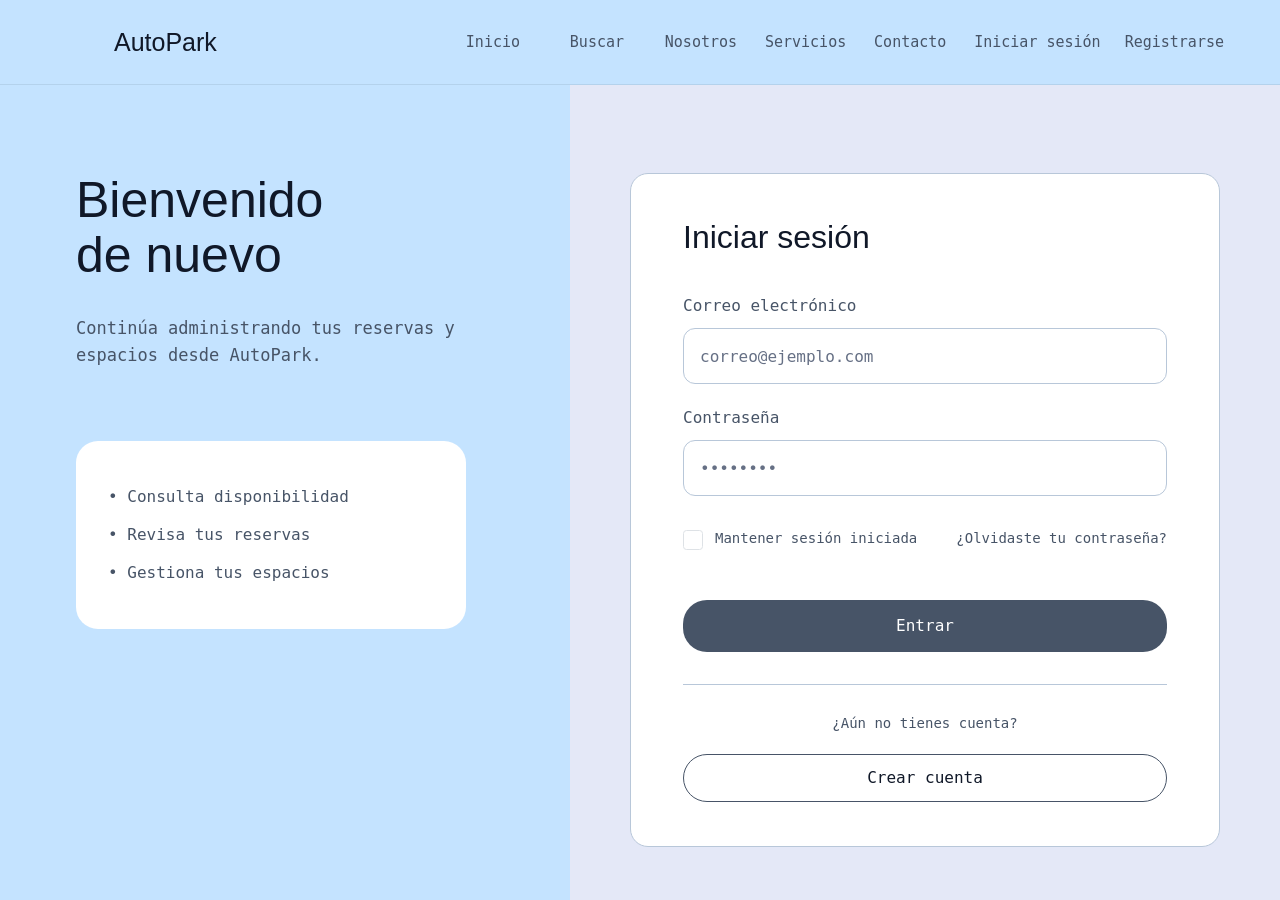
==== commit 937f2b1c: "feat(rf06): agregar cotizador de duración en Búsqueda" ====
--- a/busqueda.html
+++ b/busqueda.html
@@ -183,7 +183,20 @@
               </div>
             </div>
 
-            <div class="total-card mt-4">
+            <!-- Cotizador dinámico, compartiendo la lógica del formulario RF06. -->
+            <div class="reserva-duracion mt-3" aria-label="Duración de la reserva">
+              <div>
+                <span id="etiquetaDuracionBusqueda" class="duracion-titulo">Duración</span>
+                <small class="duracion-nota">Cada fracción se cobra como una hora completa.</small>
+              </div>
+              <div id="controlDuracionBusqueda" class="duracion-acciones" role="group" aria-labelledby="etiquetaDuracionBusqueda">
+                <button type="button" class="btn btn-outline-secondary boton-duracion" data-duration-action="decrease" aria-label="Reducir una hora">−</button>
+                <output id="horasDuracionBusqueda" class="valor-duracion" aria-live="polite" aria-atomic="true">2 horas</output>
+                <button type="button" class="btn btn-outline-secondary boton-duracion" data-duration-action="increase" aria-label="Aumentar una hora">+</button>
+              </div>
+            </div>
+
+            <div class="total-card mt-3">
               <span>Total estimado</span>
               <strong id="totalEstimado">$0 MXN</strong>
               <small id="detalleHoras">Selecciona el horario de tu reserva.</small>
--- a/css/busqueda.css
+++ b/css/busqueda.css
@@ -35,45 +35,8 @@
     font-family: "Raleway", sans-serif;
   }
   
-  /* Barra de navegación */
-  .autopark-navbar {
-    min-height: 76px;
-    background: var(--azul-claro);
-    border-bottom: 1px solid rgba(16, 24, 40, .08);
-    padding: 12px 0;
-  }
-  
-  .navbar-brand {
-    color: var(--azul-oscuro) !important;
-    text-decoration: none;
-    font-weight: 700;
-  }
-  
-  .logo-navbar {
-    width: 48px;
-    height: 48px;
-    object-fit: contain;
-  }
-  
-  .brand-name {
-    font-size: 22px;
-  }
-  
-  .nav-link {
-    padding: 10px 14px !important;
-    border-radius: 20px;
-    color: var(--azul-oscuro) !important;
-    font: 14px "Roboto Mono", monospace;
-  }
-  
-  .nav-link:hover {
-    background: rgba(255, 255, 255, .55);
-  }
-  
-  .nav-link.active {
-    background: var(--blanco);
-  }
-  
+  /* Navbar: usar exclusivamente components/navbar/navbar.css. */
+
   /* Contenido principal */
   .main-container {
     padding-top: 32px;
@@ -499,14 +462,6 @@
       padding-top: 24px;
     }
   
-    .navbar-nav {
-      margin-top: 16px;
-    }
-  
-    .nav-link {
-      border-radius: 8px;
-    }
-  
     .filters-section {
       align-items: flex-start;
     }
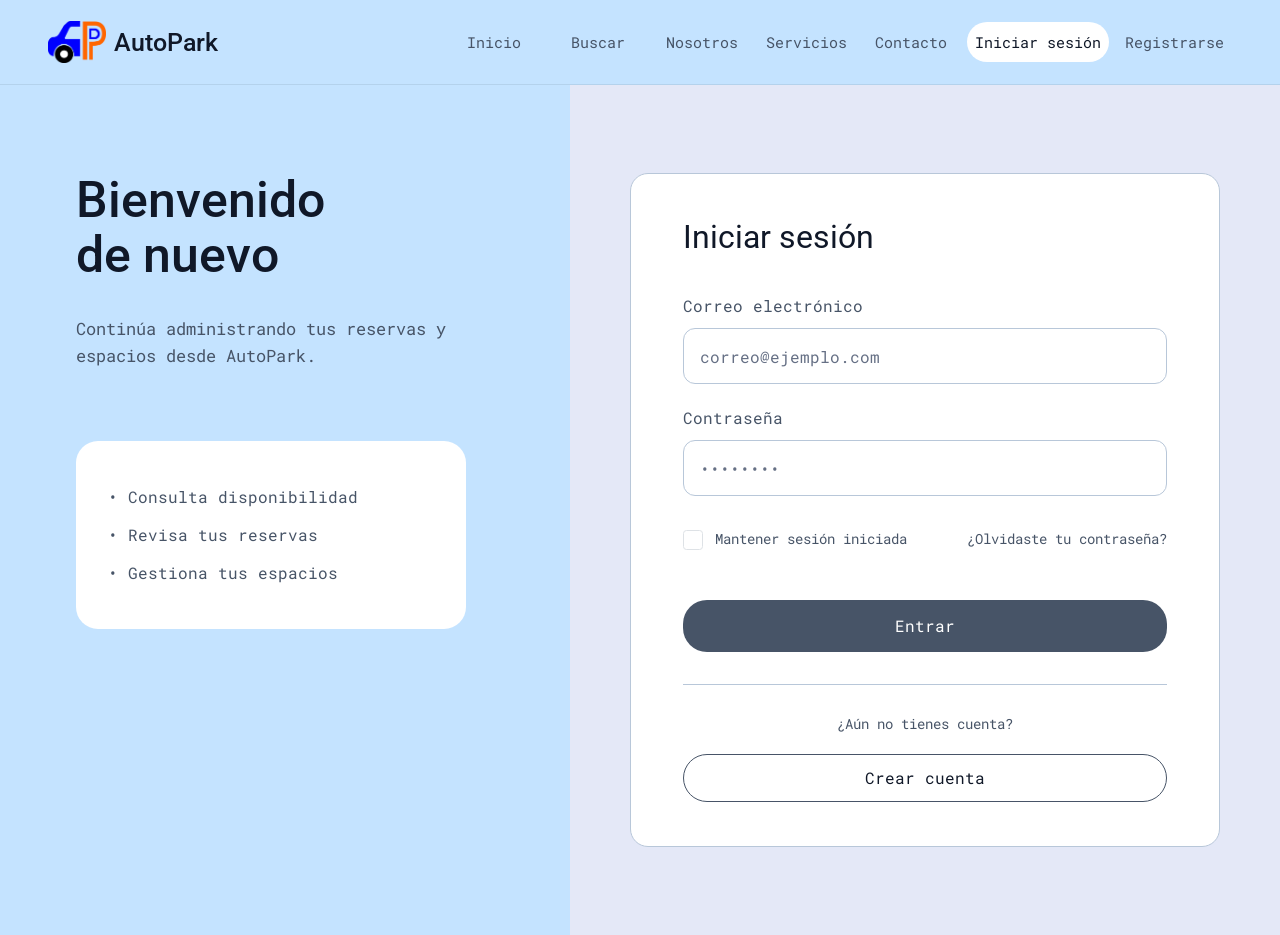
==== commit a1e94215: "style(rf06): permitir scroll del modal de reserva en pantallas pequeñas" ====
--- a/busqueda.html
+++ b/busqueda.html
@@ -147,7 +147,7 @@
   <!-- Modal de reserva -->
   <div class="modal fade" id="modalReserva" tabindex="-1"
     aria-labelledby="tituloReserva" aria-hidden="true">
-    <div class="modal-dialog modal-dialog-centered">
+    <div class="modal-dialog modal-dialog-centered modal-dialog-scrollable">
       <div class="modal-content autopark-modal">
 
         <div class="modal-header">
--- a/css/busqueda.css
+++ b/css/busqueda.css
@@ -665,4 +665,13 @@
       height: 64px;
     }
   }
-  +  
+/* Contador de duración en la reserva rápida (RF06) */
+.reserva-duracion{display:flex;justify-content:space-between;align-items:center;gap:14px;flex-wrap:wrap;padding:13px 16px;background:#f5f7fc;border:1px solid var(--gris-borde);border-radius:12px}
+.duracion-titulo{display:block;font-weight:700;color:var(--azul-oscuro)}
+.duracion-nota{display:block;max-width:200px;font:11px/1.5 "Roboto Mono",monospace;color:var(--gris-secundario)}
+.duracion-acciones{display:flex;align-items:center;gap:8px}
+.boton-duracion{width:36px;height:36px;display:grid;place-items:center;padding:0;border-radius:10px;font-size:20px;line-height:1}
+.valor-duracion{min-width:63px;text-align:center;white-space:nowrap;font:600 13px "Roboto Mono",monospace}
+.boton-duracion:disabled{opacity:.45}
+@media(max-width:480px){.reserva-duracion{align-items:stretch}.duracion-acciones{justify-content:flex-end}}
